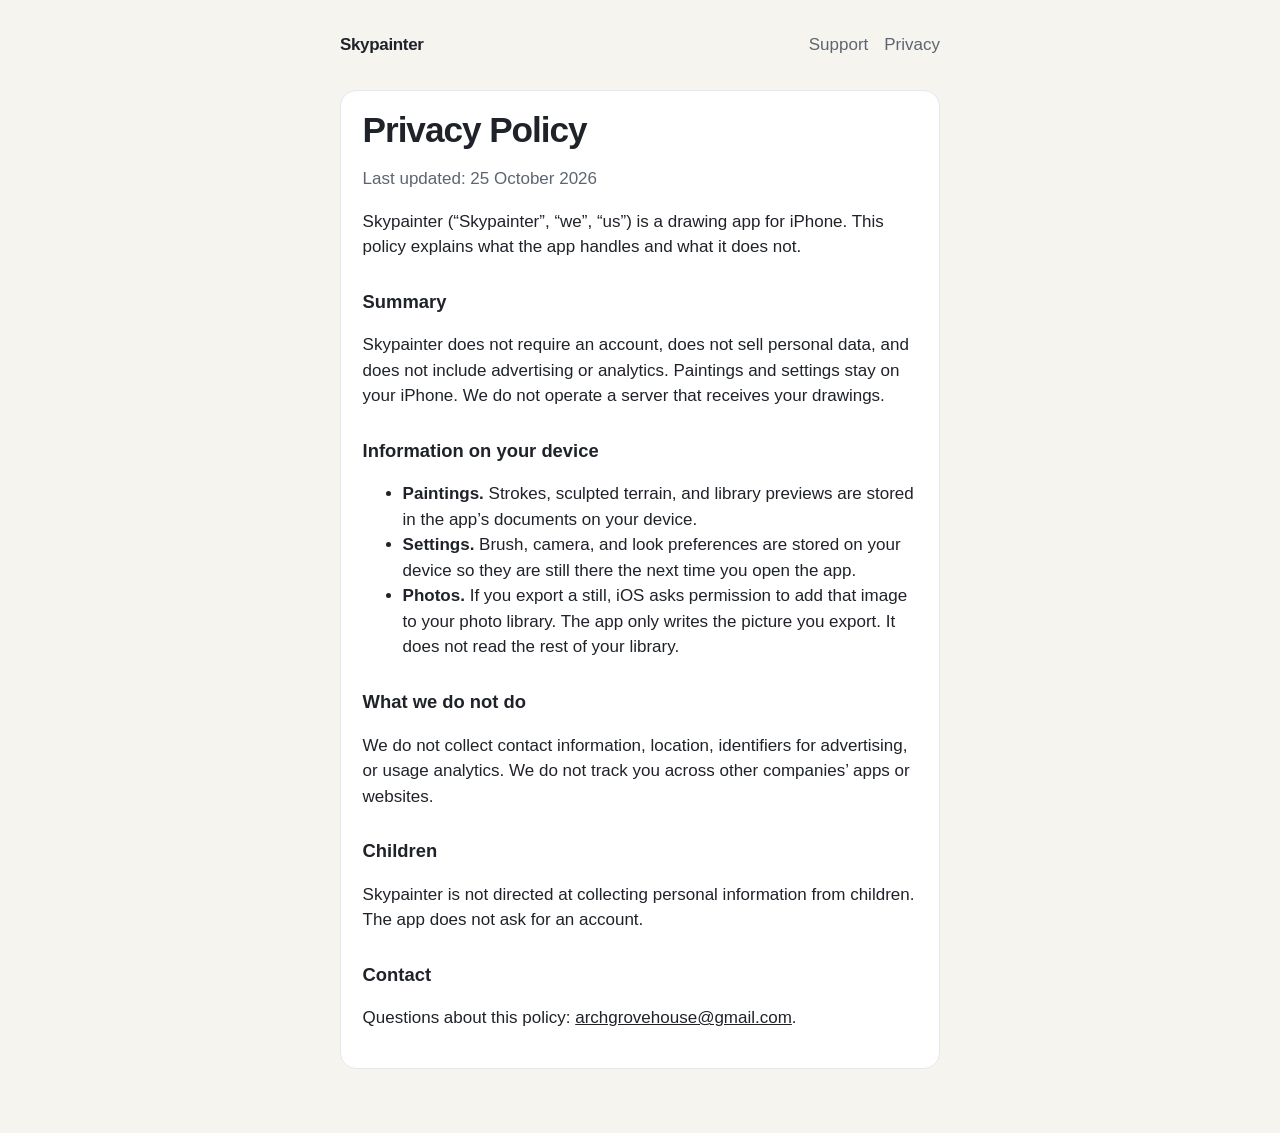
==== privacy/index.html @ 8997a5c5 "Publish the privacy, support, and home pages for the App Store listing. Co-authored-by: Cursor <curs" ====
<!doctype html>
<html lang="en">
  <head>
    <meta charset="UTF-8" />
    <meta name="viewport" content="width=device-width, initial-scale=1" />
    <title>Privacy Policy, Skypainter</title>
    <meta name="description" content="Privacy policy for Skypainter." />
    <link rel="stylesheet" href="../styles.css" />
  </head>
  <body>
    <div class="wrap">
      <header>
        <a class="brand" href="../">Skypainter</a>
        <nav>
          <a href="../support/">Support</a>
          <a href="./">Privacy</a>
        </nav>
      </header>
      <main class="card">
        <h1>Privacy Policy</h1>
        <p class="meta">Last updated: 25 October 2026</p>
        <p>
          Skypainter (“Skypainter”, “we”, “us”) is a drawing app for iPhone.
          This policy explains what the app handles and what it does not.
        </p>
        <h2>Summary</h2>
        <p>
          Skypainter does not require an account, does not sell personal data,
          and does not include advertising or analytics. Paintings and settings
          stay on your iPhone. We do not operate a server that receives your
          drawings.
        </p>
        <h2>Information on your device</h2>
        <ul>
          <li>
            <strong>Paintings.</strong> Strokes, sculpted terrain, and library
            previews are stored in the app’s documents on your device.
          </li>
          <li>
            <strong>Settings.</strong> Brush, camera, and look preferences are
            stored on your device so they are still there the next time you open
            the app.
          </li>
          <li>
            <strong>Photos.</strong> If you export a still, iOS asks permission
            to add that image to your photo library. The app only writes the
            picture you export. It does not read the rest of your library.
          </li>
        </ul>
        <h2>What we do not do</h2>
        <p>
          We do not collect contact information, location, identifiers for
          advertising, or usage analytics. We do not track you across other
          companies’ apps or websites.
        </p>
        <h2>Children</h2>
        <p>
          Skypainter is not directed at collecting personal information from
          children. The app does not ask for an account.
        </p>
        <h2>Contact</h2>
        <p>
          Questions about this policy:
          <a href="mailto:archgrovehouse@gmail.com">archgrovehouse@gmail.com</a>.
        </p>
      </main>
    </div>
  </body>
</html>
---- styles.css ----
:root {
  color-scheme: light;
  --ink: #1f2329;
  --muted: #5c6570;
  --line: #e4e7eb;
  --bg: #f6f4ef;
  --card: #fff;
}

* { box-sizing: border-box; }

body {
  margin: 0;
  background: var(--bg);
  color: var(--ink);
  font: 17px/1.5 -apple-system, BlinkMacSystemFont, "Segoe UI", sans-serif;
}

a { color: inherit; }

.wrap {
  max-width: 40rem;
  margin: 0 auto;
  padding: 2rem 1.25rem 4rem;
}

header {
  display: flex;
  justify-content: space-between;
  align-items: baseline;
  gap: 1rem;
  margin-bottom: 2rem;
}

.brand {
  font-weight: 650;
  text-decoration: none;
  letter-spacing: -0.02em;
}

nav { display: flex; gap: 1rem; }

nav a { color: var(--muted); text-decoration: none; }

h1 {
  font-size: 2.2rem;
  line-height: 1.1;
  letter-spacing: -0.03em;
  margin: 0 0 0.75rem;
}

h2 { font-size: 1.15rem; margin: 1.75rem 0 0.4rem; }

.meta, .lede { color: var(--muted); }

.card {
  background: var(--card);
  border: 1px solid var(--line);
  border-radius: 16px;
  padding: 1.25rem 1.35rem;
}
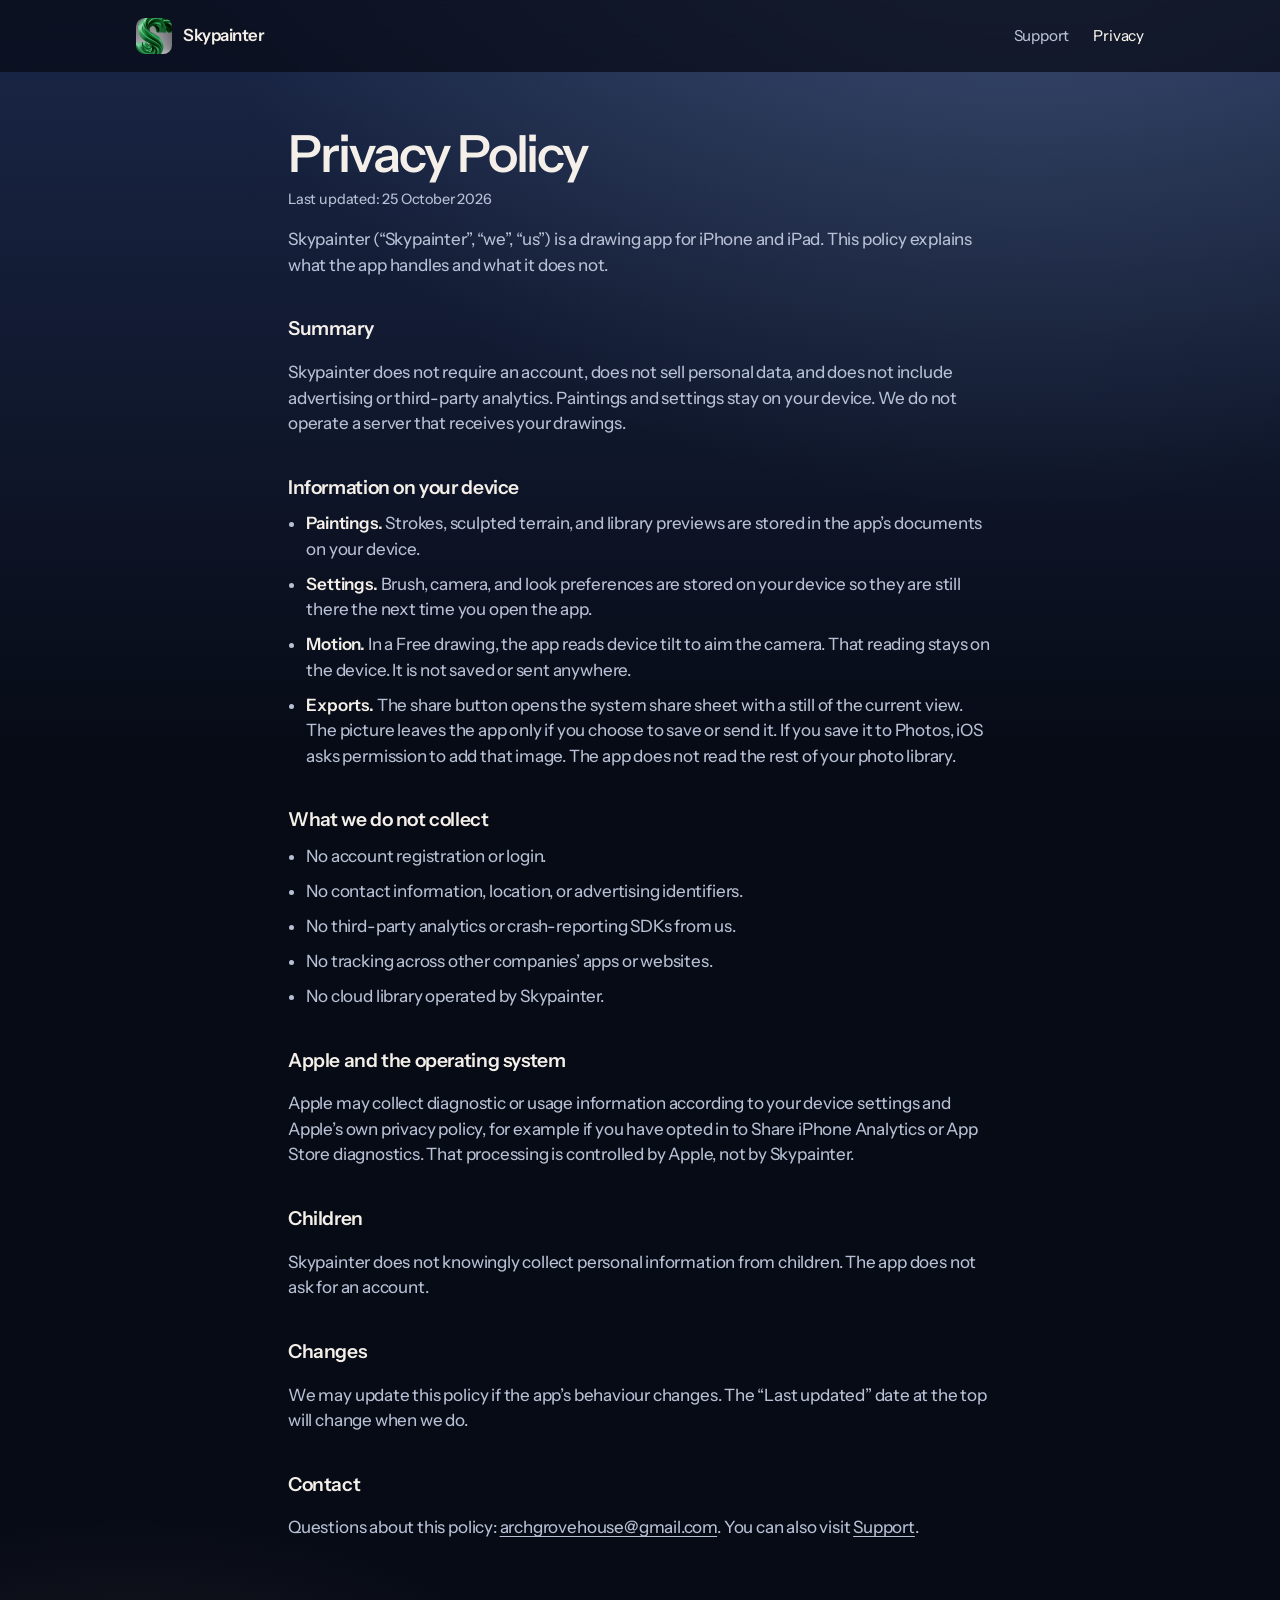
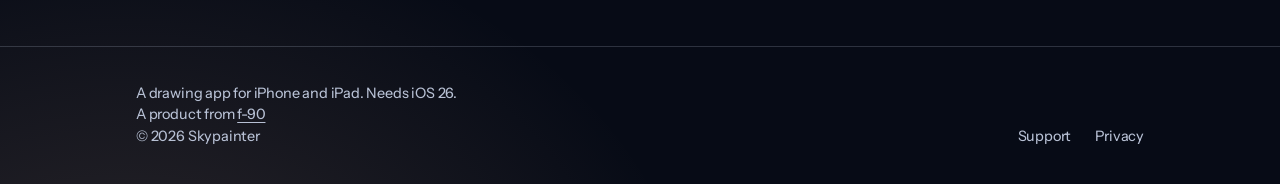
==== commit 4054ce02: "Host the site on skypainter.f-90.co.uk. Give the App Store home, privacy, and support pages their ow" ====
--- a/privacy/index.html
+++ b/privacy/index.html
@@ -3,33 +3,56 @@
   <head>
     <meta charset="UTF-8" />
     <meta name="viewport" content="width=device-width, initial-scale=1" />
-    <title>Privacy Policy, Skypainter</title>
-    <meta name="description" content="Privacy policy for Skypainter." />
+    <title>Privacy Policy — Skypainter</title>
+    <meta name="description" content="Privacy policy for Skypainter on iOS." />
+    <link rel="canonical" href="https://skypainter.f-90.co.uk/privacy/" />
+    <link rel="icon" href="../assets/app-icon-64.png" type="image/png" />
+    <link rel="apple-touch-icon" href="../assets/app-icon-256.png" />
+    <link rel="preconnect" href="https://fonts.googleapis.com" />
+    <link rel="preconnect" href="https://fonts.gstatic.com" crossorigin />
+    <link
+      href="https://fonts.googleapis.com/css2?family=Instrument+Sans:ital,wght@0,400;0,500;0,600;1,400&display=swap"
+      rel="stylesheet"
+    />
     <link rel="stylesheet" href="../styles.css" />
   </head>
   <body>
-    <div class="wrap">
-      <header>
-        <a class="brand" href="../">Skypainter</a>
-        <nav>
+    <header class="siteHeader">
+      <div class="frame">
+        <a class="brand" href="../">
+          <img
+            class="brandIcon"
+            src="../assets/app-icon-256.png"
+            width="256"
+            height="256"
+            alt=""
+          />
+          <span class="brandName">Skypainter</span>
+        </a>
+        <nav class="nav" aria-label="Primary">
           <a href="../support/">Support</a>
-          <a href="./">Privacy</a>
+          <a href="./" aria-current="page">Privacy</a>
         </nav>
-      </header>
-      <main class="card">
+      </div>
+    </header>
+
+    <main>
+      <article class="doc">
         <h1>Privacy Policy</h1>
         <p class="meta">Last updated: 25 October 2026</p>
         <p>
-          Skypainter (“Skypainter”, “we”, “us”) is a drawing app for iPhone.
-          This policy explains what the app handles and what it does not.
+          Skypainter (“Skypainter”, “we”, “us”) is a drawing app for iPhone and
+          iPad. This policy explains what the app handles and what it does not.
         </p>
+
         <h2>Summary</h2>
         <p>
           Skypainter does not require an account, does not sell personal data,
-          and does not include advertising or analytics. Paintings and settings
-          stay on your iPhone. We do not operate a server that receives your
-          drawings.
+          and does not include advertising or third-party analytics. Paintings
+          and settings stay on your device. We do not operate a server that
+          receives your drawings.
         </p>
+
         <h2>Information on your device</h2>
         <ul>
           <li>
@@ -38,32 +61,77 @@
           </li>
           <li>
             <strong>Settings.</strong> Brush, camera, and look preferences are
-            stored on your device so they are still there the next time you open
-            the app.
+            stored on your device so they are still there the next time you
+            open the app.
           </li>
           <li>
-            <strong>Photos.</strong> If you export a still, iOS asks permission
-            to add that image to your photo library. The app only writes the
-            picture you export. It does not read the rest of your library.
+            <strong>Motion.</strong> In a Free drawing, the app reads device
+            tilt to aim the camera. That reading stays on the device. It is not
+            saved or sent anywhere.
+          </li>
+          <li>
+            <strong>Exports.</strong> The share button opens the system share
+            sheet with a still of the current view. The picture leaves the app
+            only if you choose to save or send it. If you save it to Photos,
+            iOS asks permission to add that image. The app does not read the
+            rest of your photo library.
           </li>
         </ul>
-        <h2>What we do not do</h2>
+
+        <h2>What we do not collect</h2>
+        <ul>
+          <li>No account registration or login.</li>
+          <li>No contact information, location, or advertising identifiers.</li>
+          <li>No third-party analytics or crash-reporting SDKs from us.</li>
+          <li>No tracking across other companies’ apps or websites.</li>
+          <li>No cloud library operated by Skypainter.</li>
+        </ul>
+
+        <h2>Apple and the operating system</h2>
         <p>
-          We do not collect contact information, location, identifiers for
-          advertising, or usage analytics. We do not track you across other
-          companies’ apps or websites.
+          Apple may collect diagnostic or usage information according to your
+          device settings and Apple’s own privacy policy, for example if you
+          have opted in to Share iPhone Analytics or App Store diagnostics.
+          That processing is controlled by Apple, not by Skypainter.
         </p>
+
         <h2>Children</h2>
         <p>
-          Skypainter is not directed at collecting personal information from
+          Skypainter does not knowingly collect personal information from
           children. The app does not ask for an account.
         </p>
+
+        <h2>Changes</h2>
+        <p>
+          We may update this policy if the app’s behaviour changes. The “Last
+          updated” date at the top will change when we do.
+        </p>
+
         <h2>Contact</h2>
         <p>
           Questions about this policy:
           <a href="mailto:archgrovehouse@gmail.com">archgrovehouse@gmail.com</a>.
+          You can also visit <a href="../support/">Support</a>.
         </p>
-      </main>
-    </div>
+      </article>
+    </main>
+
+    <footer class="siteFooter">
+      <div class="frame">
+        <div>
+          <p>A drawing app for iPhone and iPad. Needs iOS 26.</p>
+          <p>
+            A product from
+            <a href="https://f-90.co.uk">f-90</a>
+          </p>
+          <p>© <span id="y"></span> Skypainter</p>
+        </div>
+        <nav class="footerLinks" aria-label="Legal">
+          <a href="../support/">Support</a>
+          <a href="./">Privacy</a>
+        </nav>
+      </div>
+    </footer>
+    <script src="../site.js"></script>
   </body>
 </html>
--- a/styles.css
+++ b/styles.css
@@ -1,61 +1,316 @@
 :root {
-  color-scheme: light;
-  --ink: #1f2329;
-  --muted: #5c6570;
-  --line: #e4e7eb;
-  --bg: #f6f4ef;
-  --card: #fff;
-}
-
-* { box-sizing: border-box; }
+  --ink: #f4efe8;
+  --muted: #b7c0d4;
+  --line: color-mix(in srgb, #d7e4f8 18%, transparent);
+  --bg: #070b16;
+  --bg-rise: #1a2748;
+  --card: color-mix(in srgb, #121a30 82%, transparent);
+  --dawn: #f3c2a0;
+  --sky: #9ec0ef;
+  --accent: #d7e4f8;
+  --space-xs: 0.35rem;
+  --space-s: 0.6rem;
+  --space-m: 1rem;
+  --space-l: 1.5rem;
+  --space-xl: 2.25rem;
+  --space-2xl: 3.5rem;
+  --space-3xl: 5.5rem;
+  --radius: 1.25rem;
+  --page-pad: clamp(1.25rem, 4vw, 2.5rem);
+  --content: 68rem;
+  --font: "Instrument Sans", system-ui, sans-serif;
+  --measure: 40rem;
+}
+
+*,
+*::before,
+*::after {
+  box-sizing: border-box;
+}
+
+html {
+  color-scheme: dark;
+}
 
 body {
   margin: 0;
-  background: var(--bg);
+  min-height: 100vh;
   color: var(--ink);
-  font: 17px/1.5 -apple-system, BlinkMacSystemFont, "Segoe UI", sans-serif;
-}
-
-a { color: inherit; }
-
-.wrap {
-  max-width: 40rem;
-  margin: 0 auto;
-  padding: 2rem 1.25rem 4rem;
-}
-
-header {
+  background:
+    radial-gradient(120% 70% at 80% -10%, color-mix(in srgb, var(--sky) 28%, transparent), transparent 55%),
+    radial-gradient(90% 50% at 10% 110%, color-mix(in srgb, var(--dawn) 16%, transparent), transparent 50%),
+    linear-gradient(180deg, var(--bg-rise), var(--bg) 42%);
+  font-family: var(--font);
+  font-size: 1.0625rem;
+  font-weight: 450;
+  line-height: 1.5;
+  letter-spacing: -0.011em;
+}
+
+img {
+  max-width: 100%;
+  height: auto;
+}
+
+a {
+  color: inherit;
+  text-underline-offset: 0.18em;
+
+  &:hover {
+    color: var(--dawn);
+  }
+
+  &:focus-visible {
+    outline: 2px solid var(--sky);
+    outline-offset: 3px;
+  }
+}
+
+.frame {
+  width: min(100%, var(--content));
+  margin-inline: auto;
+  padding-inline: var(--page-pad);
+}
+
+.siteHeader {
+  position: sticky;
+  top: 0;
+  z-index: 2;
+  background: color-mix(in srgb, var(--bg) 72%, transparent);
+  backdrop-filter: blur(16px);
+
+  & .frame {
+    display: flex;
+    align-items: center;
+    justify-content: space-between;
+    gap: var(--space-m);
+    min-height: 4.5rem;
+  }
+}
+
+.brand {
+  display: inline-flex;
+  align-items: center;
+  gap: 0.7rem;
+  color: var(--ink);
+  font-weight: 600;
+  letter-spacing: -0.03em;
+  text-decoration: none;
+
+  &:hover {
+    color: var(--ink);
+  }
+}
+
+.brandIcon {
+  width: 2.25rem;
+  height: 2.25rem;
+  border-radius: 0.55rem;
+}
+
+.brandName {
+  font-size: 1.05rem;
+}
+
+.nav {
   display: flex;
-  justify-content: space-between;
-  align-items: baseline;
-  gap: 1rem;
-  margin-bottom: 2rem;
-}
-
-.brand {
-  font-weight: 650;
+  gap: var(--space-l);
+
+  & a {
+    color: var(--muted);
+    font-size: 0.95rem;
+    text-decoration: none;
+
+    &[aria-current="page"] {
+      color: var(--ink);
+    }
+  }
+}
+
+.hero {
+  padding-block: var(--space-3xl) var(--space-2xl);
+
+  & .frame {
+    display: grid;
+    gap: var(--space-l);
+    max-width: calc(var(--measure) + (var(--page-pad) * 2));
+  }
+
+  & h1 {
+    margin: 0;
+    max-width: 12ch;
+    font-size: clamp(2.6rem, 7vw, 4.4rem);
+    font-weight: 560;
+    line-height: 0.98;
+    letter-spacing: -0.045em;
+    background: linear-gradient(115deg, var(--dawn) 8%, var(--ink) 42%, var(--sky) 88%);
+    -webkit-background-clip: text;
+    background-clip: text;
+    color: transparent;
+  }
+}
+
+.eyebrow {
+  margin: 0;
+  color: var(--dawn);
+  font-size: 0.82rem;
+  font-weight: 600;
+  letter-spacing: 0.12em;
+  text-transform: uppercase;
+}
+
+.lede {
+  margin: 0;
+  max-width: 36rem;
+  color: var(--muted);
+  font-size: 1.2rem;
+  line-height: 1.45;
+}
+
+.points {
+  padding-bottom: var(--space-3xl);
+
+  & ul {
+    display: grid;
+    gap: var(--space-m);
+    margin: 0;
+    padding: 0;
+    list-style: none;
+  }
+
+  & li {
+    padding: var(--space-l);
+    border: 1px solid var(--line);
+    border-radius: var(--radius);
+    background: var(--card);
+  }
+
+  & h2 {
+    margin: 0 0 var(--space-xs);
+    font-size: 1.15rem;
+    font-weight: 600;
+    letter-spacing: -0.03em;
+  }
+
+  & p {
+    margin: 0;
+    color: var(--muted);
+  }
+}
+
+@media (min-width: 48rem) {
+  .points ul {
+    grid-template-columns: repeat(3, 1fr);
+  }
+}
+
+.doc {
+  width: min(100%, calc(44rem + (var(--page-pad) * 2)));
+  margin-inline: auto;
+  padding: var(--space-2xl) var(--page-pad) var(--space-3xl);
+
+  & h1 {
+    margin: 0 0 var(--space-s);
+    font-size: clamp(2.2rem, 5vw, 3.2rem);
+    font-weight: 560;
+    letter-spacing: -0.04em;
+    line-height: 1;
+  }
+
+  & h2 {
+    margin: var(--space-xl) 0 var(--space-s);
+    font-size: 1.2rem;
+    font-weight: 600;
+    letter-spacing: -0.02em;
+  }
+
+  & p,
+  & li {
+    color: var(--muted);
+  }
+
+  & strong {
+    color: var(--ink);
+    font-weight: 600;
+  }
+
+  & ul {
+    display: grid;
+    gap: var(--space-s);
+    margin: 0;
+    padding-left: 1.15rem;
+  }
+
+  & .meta {
+    margin-top: 0;
+    font-size: 0.9rem;
+  }
+}
+
+.actions {
+  display: flex;
+  flex-wrap: wrap;
+  gap: var(--space-s);
+  margin-top: var(--space-l);
+}
+
+.button {
+  display: inline-flex;
+  align-items: center;
+  min-height: 2.75rem;
+  padding: 0.55rem 1rem;
+  border: 1px solid var(--line);
+  border-radius: 999px;
+  background: var(--ink);
+  color: var(--bg);
+  font: inherit;
+  font-size: 0.95rem;
+  font-weight: 600;
   text-decoration: none;
-  letter-spacing: -0.02em;
-}
-
-nav { display: flex; gap: 1rem; }
-
-nav a { color: var(--muted); text-decoration: none; }
-
-h1 {
-  font-size: 2.2rem;
-  line-height: 1.1;
-  letter-spacing: -0.03em;
-  margin: 0 0 0.75rem;
-}
-
-h2 { font-size: 1.15rem; margin: 1.75rem 0 0.4rem; }
-
-.meta, .lede { color: var(--muted); }
-
-.card {
-  background: var(--card);
-  border: 1px solid var(--line);
-  border-radius: 16px;
-  padding: 1.25rem 1.35rem;
-}
+
+  &:hover {
+    color: var(--bg);
+    background: var(--dawn);
+  }
+
+  &.secondary {
+    background: transparent;
+    color: var(--ink);
+
+    &:hover {
+      color: var(--dawn);
+      background: transparent;
+    }
+  }
+}
+
+.siteFooter {
+  border-top: 1px solid var(--line);
+
+  & .frame {
+    display: flex;
+    flex-wrap: wrap;
+    align-items: flex-end;
+    justify-content: space-between;
+    gap: var(--space-l);
+    padding-block: var(--space-xl);
+  }
+
+  & p {
+    margin: 0;
+    color: var(--muted);
+    font-size: 0.9rem;
+  }
+
+  & .footerLinks {
+    display: flex;
+    gap: var(--space-l);
+    margin-left: auto;
+
+    & a {
+      color: var(--muted);
+      font-size: 0.9rem;
+      text-decoration: none;
+    }
+  }
+}
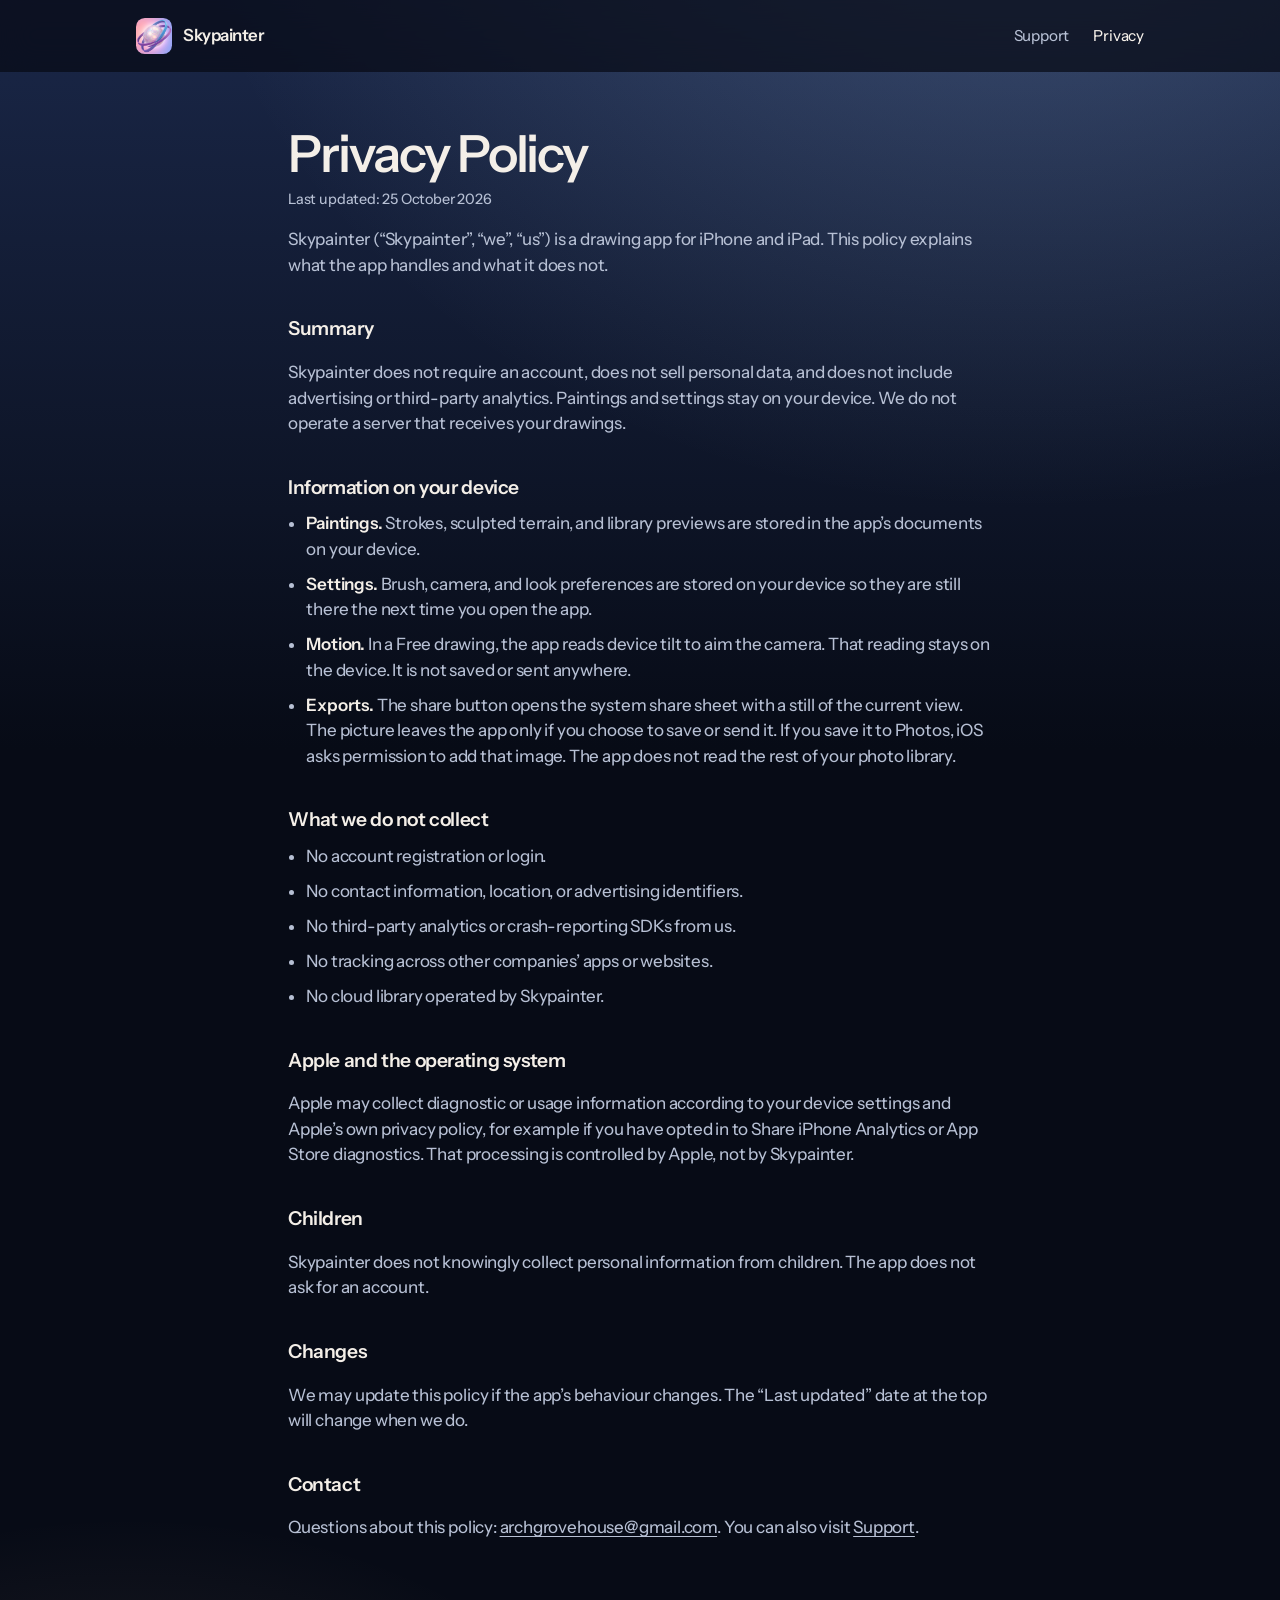
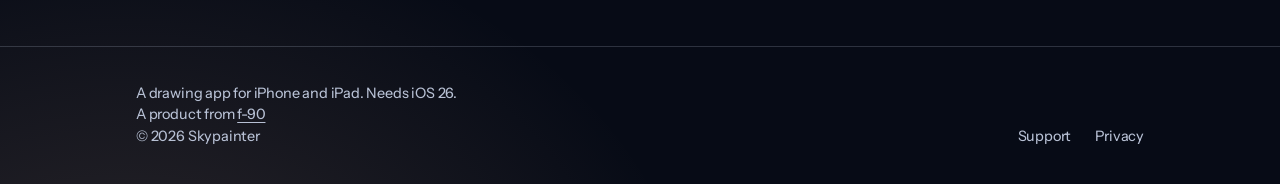
==== commit 3a641a8a: "Rebuild the homepage as a single 3D sky scene. Replace the multi-section marketing layout with a ful" ====
--- a/privacy/index.html
+++ b/privacy/index.html
@@ -6,8 +6,8 @@
     <title>Privacy Policy — Skypainter</title>
     <meta name="description" content="Privacy policy for Skypainter on iOS." />
     <link rel="canonical" href="https://skypainter.f-90.co.uk/privacy/" />
-    <link rel="icon" href="../assets/app-icon-64.png" type="image/png" />
-    <link rel="apple-touch-icon" href="../assets/app-icon-256.png" />
+    <link rel="icon" href="../assets/app-icon-64.png?v=2" type="image/png" />
+    <link rel="apple-touch-icon" href="../assets/app-icon-256.png?v=2" />
     <link rel="preconnect" href="https://fonts.googleapis.com" />
     <link rel="preconnect" href="https://fonts.gstatic.com" crossorigin />
     <link
@@ -22,7 +22,7 @@
         <a class="brand" href="../">
           <img
             class="brandIcon"
-            src="../assets/app-icon-256.png"
+            src="../assets/app-icon-256.png?v=2"
             width="256"
             height="256"
             alt=""
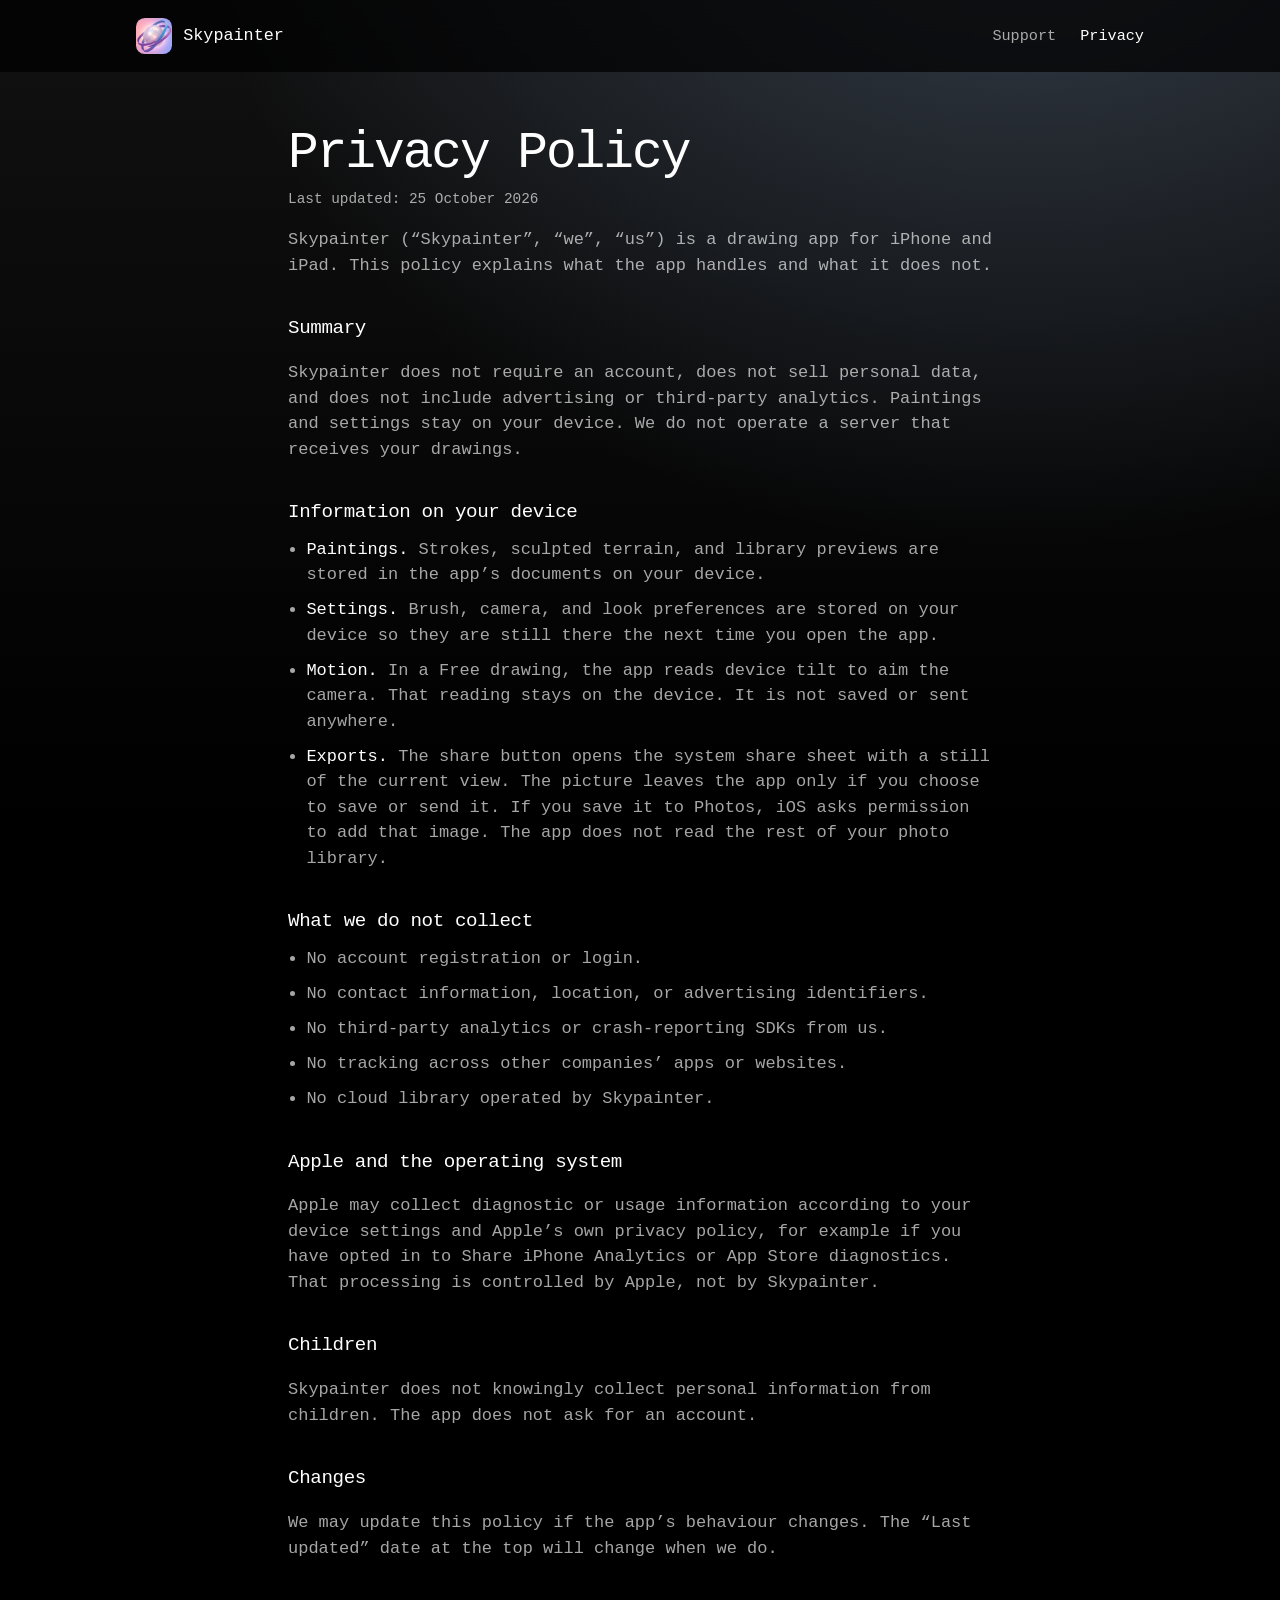
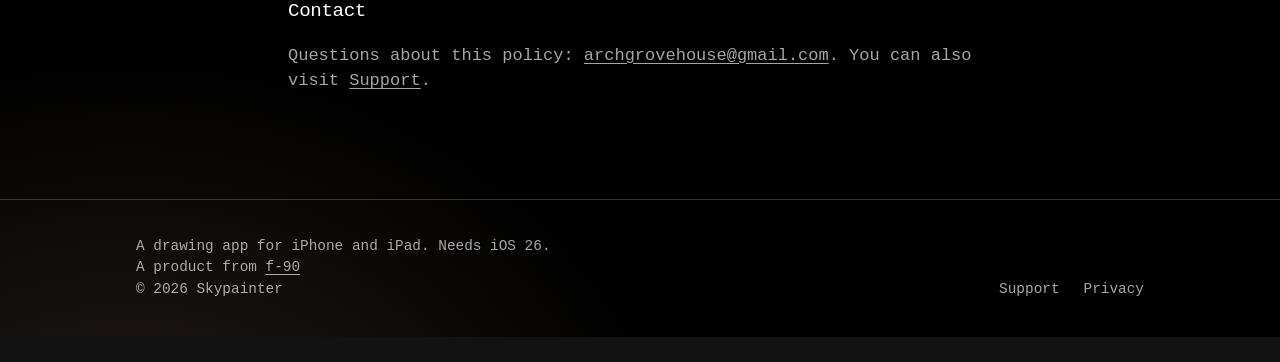
==== commit 08defeec: "Match app chrome on the marketing site and refresh /web. Co-authored-by: Cursor <cursoragent@cursor." ====
--- a/privacy/index.html
+++ b/privacy/index.html
@@ -8,13 +8,7 @@
     <link rel="canonical" href="https://skypainter.f-90.co.uk/privacy/" />
     <link rel="icon" href="../assets/app-icon-64.png?v=2" type="image/png" />
     <link rel="apple-touch-icon" href="../assets/app-icon-256.png?v=2" />
-    <link rel="preconnect" href="https://fonts.googleapis.com" />
-    <link rel="preconnect" href="https://fonts.gstatic.com" crossorigin />
-    <link
-      href="https://fonts.googleapis.com/css2?family=Instrument+Sans:ital,wght@0,400;0,500;0,600;1,400&display=swap"
-      rel="stylesheet"
-    />
-    <link rel="stylesheet" href="../styles.css" />
+    <link rel="stylesheet" href="../styles.css?v=13" />
   </head>
   <body>
     <header class="siteHeader">
--- a/styles.css
+++ b/styles.css
@@ -1,13 +1,20 @@
 :root {
-  --ink: #f4efe8;
-  --muted: #b7c0d4;
-  --line: color-mix(in srgb, #d7e4f8 18%, transparent);
-  --bg: #070b16;
-  --bg-rise: #1a2748;
-  --card: color-mix(in srgb, #121a30 82%, transparent);
+  color-scheme: dark;
+  --ink: #ffffff;
+  --ink-dim: rgba(255, 255, 255, 0.65);
+  --muted: rgba(255, 255, 255, 0.65);
+  --line: rgba(255, 255, 255, 0.18);
+  --bg: #000000;
+  --bg-rise: #111111;
+  --card: rgba(8, 8, 8, 0.92);
   --dawn: #f3c2a0;
   --sky: #9ec0ef;
-  --accent: #d7e4f8;
+  --accent: #34dba0;
+  --glass: rgba(0, 0, 0, 0.45);
+  --glass-strong: rgba(255, 255, 255, 0.92);
+  --glass-border: rgba(255, 255, 255, 0.18);
+  --gap: 8px;
+  --icon: 44px;
   --space-xs: 0.35rem;
   --space-s: 0.6rem;
   --space-m: 1rem;
@@ -18,14 +25,21 @@
   --radius: 1.25rem;
   --page-pad: clamp(1.25rem, 4vw, 2.5rem);
   --content: 68rem;
-  --font: "Instrument Sans", system-ui, sans-serif;
+  --font: "SF Pro Mono", "SF Mono", ui-monospace, Menlo, monospace;
   --measure: 40rem;
+  font-family: var(--font);
+  font-weight: 400;
+  font-synthesis: none;
+  text-rendering: optimizeLegibility;
+  -webkit-font-smoothing: antialiased;
 }
 
 *,
 *::before,
 *::after {
   box-sizing: border-box;
+  font-family: inherit;
+  font-weight: inherit;
 }
 
 html {
@@ -42,9 +56,9 @@
     linear-gradient(180deg, var(--bg-rise), var(--bg) 42%);
   font-family: var(--font);
   font-size: 1.0625rem;
-  font-weight: 450;
+  font-weight: 400;
   line-height: 1.5;
-  letter-spacing: -0.011em;
+  letter-spacing: 0;
 }
 
 img {
@@ -93,8 +107,8 @@
   align-items: center;
   gap: 0.7rem;
   color: var(--ink);
-  font-weight: 600;
-  letter-spacing: -0.03em;
+  font-weight: 400;
+  letter-spacing: 0;
   text-decoration: none;
 
   &:hover {
@@ -140,7 +154,7 @@
     margin: 0;
     max-width: 12ch;
     font-size: clamp(2.6rem, 7vw, 4.4rem);
-    font-weight: 560;
+    font-weight: 400;
     line-height: 0.98;
     letter-spacing: -0.045em;
     background: linear-gradient(115deg, var(--dawn) 8%, var(--ink) 42%, var(--sky) 88%);
@@ -154,7 +168,7 @@
   margin: 0;
   color: var(--dawn);
   font-size: 0.82rem;
-  font-weight: 600;
+  font-weight: 400;
   letter-spacing: 0.12em;
   text-transform: uppercase;
 }
@@ -188,7 +202,7 @@
   & h2 {
     margin: 0 0 var(--space-xs);
     font-size: 1.15rem;
-    font-weight: 600;
+    font-weight: 400;
     letter-spacing: -0.03em;
   }
 
@@ -212,7 +226,7 @@
   & h1 {
     margin: 0 0 var(--space-s);
     font-size: clamp(2.2rem, 5vw, 3.2rem);
-    font-weight: 560;
+    font-weight: 400;
     letter-spacing: -0.04em;
     line-height: 1;
   }
@@ -220,7 +234,7 @@
   & h2 {
     margin: var(--space-xl) 0 var(--space-s);
     font-size: 1.2rem;
-    font-weight: 600;
+    font-weight: 400;
     letter-spacing: -0.02em;
   }
 
@@ -231,7 +245,7 @@
 
   & strong {
     color: var(--ink);
-    font-weight: 600;
+    font-weight: 400;
   }
 
   & ul {
@@ -254,32 +268,51 @@
   margin-top: var(--space-l);
 }
 
+/* Matches skypainter-web `.glass-pill`. */
+.glass-pill,
 .button {
+  appearance: none;
   display: inline-flex;
   align-items: center;
-  min-height: 2.75rem;
-  padding: 0.55rem 1rem;
-  border: 1px solid var(--line);
+  justify-content: center;
+  gap: 6px;
+  height: var(--icon);
+  min-height: var(--icon);
+  padding: 0 18px;
+  border: 0;
   border-radius: 999px;
-  background: var(--ink);
-  color: var(--bg);
-  font: inherit;
-  font-size: 0.95rem;
-  font-weight: 600;
+  background: var(--glass);
+  color: var(--ink);
+  box-shadow: inset 0 0 0 1px var(--glass-border);
+  backdrop-filter: blur(18px) saturate(0.6);
+  -webkit-backdrop-filter: blur(18px) saturate(0.6);
+  font: 400 12px/1 var(--font);
+  letter-spacing: 0.04em;
+  text-transform: uppercase;
   text-decoration: none;
+  cursor: pointer;
+  transition: transform 0.12s ease, background 0.16s ease, color 0.16s ease;
 
   &:hover {
-    color: var(--bg);
-    background: var(--dawn);
+    color: var(--ink);
+    background: rgba(0, 0, 0, 0.55);
+  }
+
+  &:active {
+    transform: scale(0.96);
+  }
+
+  &:focus-visible {
+    outline: 2px solid var(--ink);
+    outline-offset: 3px;
   }
 
   &.secondary {
     background: transparent;
-    color: var(--ink);
 
     &:hover {
-      color: var(--dawn);
-      background: transparent;
+      color: var(--ink);
+      background: rgba(255, 255, 255, 0.08);
     }
   }
 }
